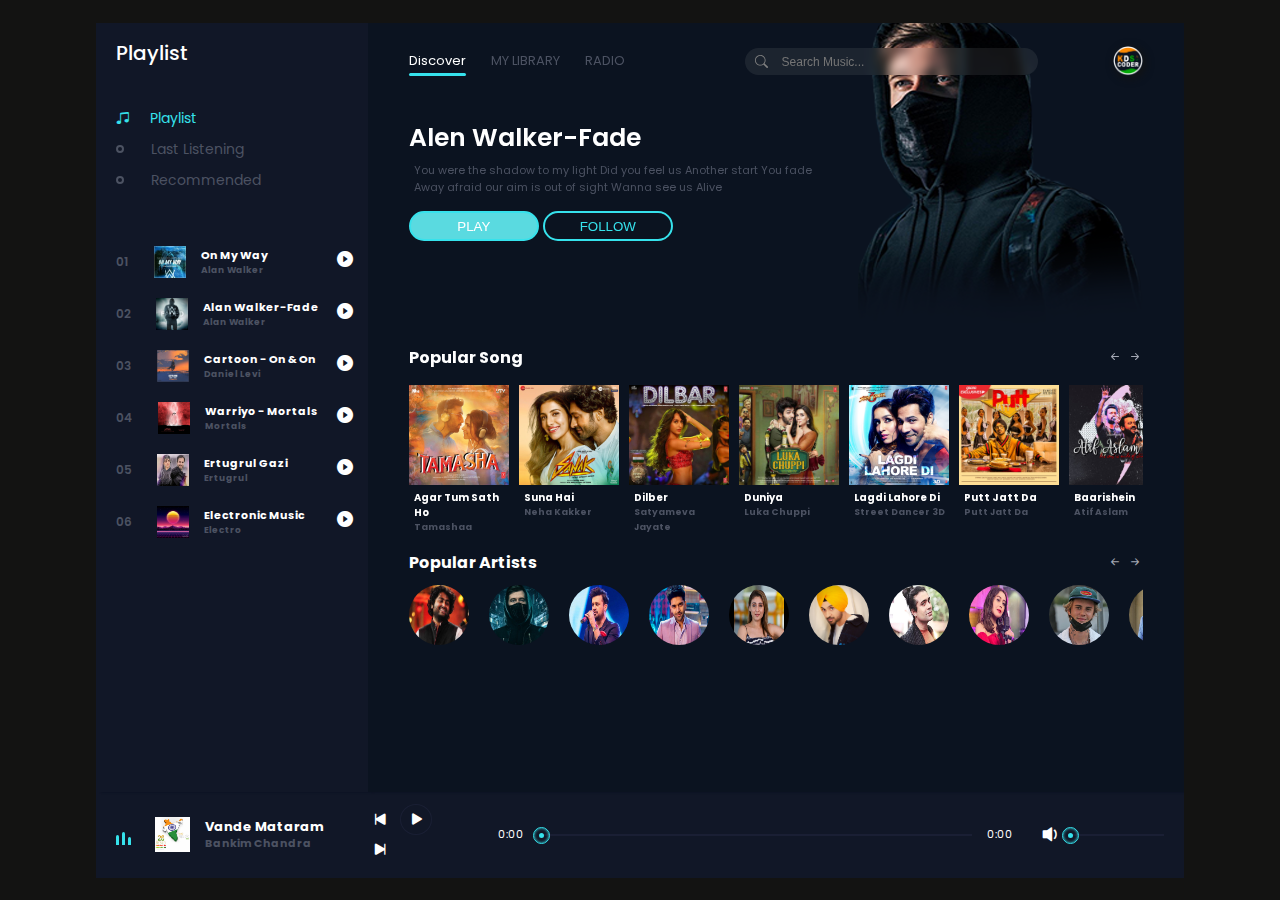
==== index.html @ 94b4c2b1 "primeiro commit" ====
<!DOCTYPE html>
<html lang="en">

<head>
    <meta charset="UTF-8">
    <meta name="viewport" content="width=device-width, initial-scale=1.0">
    <link rel="stylesheet" href="https://cdn.jsdelivr.net/npm/bootstrap-icons@1.7.2/font/bootstrap-icons.css">
    <link rel="stylesheet" href="style.css">
    <title>Music App</title>
</head>

<body>
<header>
    <div class="menu_side">
        <h1>Playlist</h1>
        <div class="playlist">
            <h4 class="active"><span></span><i class="bi bi-music-note-beamed"></i> Playlist</h4>
            <h4 ><span></span><i class="bi bi-music-note-beamed"></i> Last Listening</h4>
            <h4 ><span></span><i class="bi bi-music-note-beamed"></i> Recommended</h4>
        </div>
        <div class="menu_song">
            <li class="songItem">
                <span>01</span>
                <img src="img/1.jpg" alt="Alan">
                <h5>
                    On My Way
                    <div class="subtitle">Alan Walker</div>
                </h5>
                    <i class="bi playListPlay bi-play-circle-fill" id="1"></i>
            </li>
            <li class="songItem">
                <span>02</span>
                <img src="img/1.jpg" alt="Alan">
                <h5>
                    On My Way
                    <div class="subtitle">Alan Walker</div>
                </h5>
                    <i class="bi playListPlay bi-play-circle-fill" id="2"></i>
            </li>
            <li class="songItem">
                <span>03</span>
                <img src="img/1.jpg" alt="Alan">
                <h5>
                    On My Way
                    <div class="subtitle">Alan Walker</div>
                </h5>
                    <i class="bi playListPlay bi-play-circle-fill" id="3"></i>
            </li>
            <li class="songItem">
                <span>04</span>
                <img src="img/1.jpg" alt="Alan">
                <h5>
                    On My Way
                    <div class="subtitle">Alan Walker</div>
                </h5>
                    <i class="bi playListPlay bi-play-circle-fill" id="4"></i>
            </li>
            <li class="songItem">
                <span>05</span>
                <img src="img/1.jpg" alt="Alan">
                <h5>
                    On My Way
                    <div class="subtitle">Alan Walker</div>
                </h5>
                    <i class="bi playListPlay bi-play-circle-fill" id="5"></i>
            </li>
            <li class="songItem">
                <span>06</span>
                <img src="img/1.jpg" alt="Alan">
                <h5>
                    On My Way
                    <div class="subtitle">Alan Walker</div>
                </h5>
                    <i class="bi playListPlay bi-play-circle-fill" id="6"></i>
            </li>
        </div>
    </div>


    <div class="song_side">
        <nav>
            <ul>
                <li>Discover <span></span></li>
                <li>MY LIBRARY</li>
                <li>RADIO</li>
            </ul>
            <div class="search">
                <i class="bi bi-search"></i>
                <input type="text" placeholder="Search Music...">
            </div>
            <div class="user">
                <img src="img/KDS CODER.png" alt="User" title="KDS CODER (Jahid Khan)">
            </div>
        </nav>
        <div class="content">
            <h1>Alen Walker-Fade</h1>
            <p>
                You were the shadow to my light Did you feel us Another start You fade 
                <br>
                Away afraid our aim is out of sight Wanna see us Alive
            </p>
            <div class="buttons">
                <button>PLAY</button>
                <button>FOLLOW</button>
            </div>
        </div>
        <div class="popular_song">
            <div class="h4">
                <h4>Popular Song</h4>
                <div class="btn_s">
                    <i id="left_scroll" class="bi bi-arrow-left-short"></i>
                    <i id="right_scroll" class="bi bi-arrow-right-short"></i>
                </div>
            </div>
            
            <div class="pop_song">
                <li class="songItem">
                    <div class="img_play">
                        <img src="img/1.jpg" alt="alan">
                        <i class="bi playListPlay bi-play-circle-fill" id="7"></i>
                    </div>
                    <h5>On My Way
                        <br>
                        <div class="subtitle">Alan Walker</div>
                    </h5>
                </li>
                <li class="songItem">
                    <div class="img_play">
                        <img src="img/1.jpg" alt="alan">
                        <i class="bi playListPlay bi-play-circle-fill" id="8"></i>
                        <!-- change All id  -->
                    </div>
                    <h5>On My Way
                        <br>
                        <div class="subtitle">Alan Walker</div>
                    </h5>
                </li>
                <li class="songItem">
                    <div class="img_play">
                        <img src="img/1.jpg" alt="alan">
                        <i class="bi playListPlay bi-play-circle-fill" id="9"></i>
                    </div>
                    <h5>On My Way
                        <br>
                        <div class="subtitle">Alan Walker</div>
                    </h5>
                </li>
                <li class="songItem">
                    <div class="img_play">
                        <img src="img/1.jpg" alt="alan">
                        <i class="bi playListPlay bi-play-circle-fill" id="10"></i>
                    </div>
                    <h5>On My Way
                        <br>
                        <div class="subtitle">Alan Walker</div>
                    </h5>
                </li>
                <li class="songItem">
                    <div class="img_play">
                        <img src="img/1.jpg" alt="alan">
                        <i class="bi playListPlay bi-play-circle-fill" id="11"></i>
                    </div>
                    <h5>On My Way
                        <br>
                        <div class="subtitle">Alan Walker</div>
                    </h5>
                </li>
                <li class="songItem">
                    <div class="img_play">
                        <img src="img/1.jpg" alt="alan">
                        <i class="bi playListPlay bi-play-circle-fill" id="12"></i>
                    </div>
                    <h5>On My Way
                        <br>
                        <div class="subtitle">Alan Walker</div>
                    </h5>
                </li>
                <li class="songItem">
                    <div class="img_play">
                        <img src="img/1.jpg" alt="alan">
                        <i class="bi playListPlay bi-play-circle-fill" id="13"></i>
                    </div>
                    <h5>On My Way
                        <br>
                        <div class="subtitle">Alan Walker</div>
                    </h5>
                </li>
                <li class="songItem">
                    <div class="img_play">
                        <img src="img/1.jpg" alt="alan">
                        <i class="bi playListPlay bi-play-circle-fill" id="14"></i>
                    </div>
                    <h5>On My Way
                        <br>
                        <div class="subtitle">Alan Walker</div>
                    </h5>
                </li>
                <li class="songItem">
                    <div class="img_play">
                        <img src="img/1.jpg" alt="alan">
                        <i class="bi playListPlay bi-play-circle-fill" id="15"></i>
                    </div>
                    <h5>On My Way
                        <br>
                        <div class="subtitle">Alan Walker</div>
                    </h5>
                </li>
            </div>
        </div>
        <div class="popular_artists">
            <div class="h4">
                <h4>Popular Artists</h4>
                <div class="btn_s">
                    <i id="left_scrolls" class="bi bi-arrow-left-short"></i>
                    <i id="right_scrolls" class="bi bi-arrow-right-short"></i>
                </div>
            </div>
            <div class="item">
                <li>
                    <img src="img/arjit.jpg" alt="Arjit Singh" title="Arjit Singh">
                </li>
                <li>
                    <img src="img/alan.jpg" alt="Alan Walker" title="Alan Walker">
                </li>
                <li>
                    <img src="img/atif.jpg" alt="Atif Aslam" title="Atif Aslam">
                </li>
                <li>
                    <img src="img/guru.jpg" alt="Guru RAndawa" title="Guru Randawa">
                </li>
                <li>
                    <img src="img/dhvani.jpg" alt="Dhvani" title="Dhvani">
                </li>
                <li>
                    <img src="img/Diljit_Dosanjh.jpg" alt="Diljit Dosanjh" title="Diljit Dosanjh">
                </li>
                <li>
                    <img src="img/jubin Nautiyal.jpg" alt="Jubin Nautiyal" title="Jubin Nautiyal">
                </li>
                <li>
                    <img src="img/neha.jpg" alt="Neha Kakker" title="Neha Kakker">
                </li>
                <li>
                    <img src="img/justin-bieber-lede.jpg" alt="Justin Bieber" title="Justin Bieber">
                </li>
                <li>
                    <img src="img/honey.jpg" alt="Honey Singh" title="Honey Singh">
                </li>
                <li>
                    <img src="img/akhil.jpg" alt="Akhil" title="Akhil">
                </li>
                <!-- change all img  -->
            </div>
        </div>
    </div>


    <div class="master_play">
        <div class="wave">
            <div class="wave1"></div>
            <div class="wave1"></div>
            <div class="wave1"></div>
        </div>
        <img src="img/26th.jpg" alt="Alan" id="poster_master_play">
        <h5 id="title">Vande Mataram<br>
            <div class="subtitle">Bankim Chandra</div>
        </h5>
        <div class="icon">
            <i class="bi bi-skip-start-fill" id="back"></i>
            <i class="bi bi-play-fill" id="masterPlay"></i>
            <i class="bi bi-skip-end-fill" id="next"></i>
        </div>
        <span id="currentStart">0:00</span>
        <div class="bar">
            <input type="range" id="seek" min="0" value="0" max="100">
            <div class="bar2" id="bar2"></div>
            <div class="dot"></div>
        </div>
        <span id="currentEnd">0:00</span>

        <div class="vol">
            <i class="bi bi-volume-down-fill" id="vol_icon"></i>
            <input type="range" id="vol" min="0" value="30" max="100">
            <div class="vol_bar"></div>
            <div class="dot" id="vol_dot"></div>
        </div>
    </div>
</header>
    <script src="app.js"></script>
</body>

</html>
---- style.css ----
/* Google Font 'Poppins'  */
@import url('https://fonts.googleapis.com/css2?family=Poppins:wght@100;200;300;400;500;600;700;800;900&display=swap');
* {
    padding: 0%;
    margin: 0%;
    box-sizing: border-box;
}

body {
    width: 100%;
    height: 100vh;
    background-color: #131312;
    font-family: 'Poppins' , sans-serif;
    display: flex;
    align-items: center;
    justify-content: center;
}

header {
    width: 85%;
    height: 95%;
    /* border: 1px solid #fff; */
    display: flex;
    flex-wrap: wrap;
    overflow: hidden;
}

header .menu_side, .song_side {
    position: relative;
    width: 25%;
    height: 90%;
    /* border: 1px solid #fff; */
    background-color: #111727;
    box-shadow: 5px 0px 2px #090f1f;
    color: #fff;
}

header .song_side {
    width: 75%;
    background: #0b1320;
}

header .master_play {
    width: 100%;
    height: 10%;
    background: #111727;
    box-shadow: 0px 3px 8px #090f1f;
}

header .menu_side h1 {
    font-size: 20px;
    margin: 15px 0px 0px 20px;
    font-weight: 500;
}

header .menu_side .playlist {
    margin:  40px 0px 0px 20px;
}

header .menu_side .playlist h4 {
    font-size: 14px;
    font-weight: 400;
    padding-bottom: 10px;
    color: #4c5262;
    cursor: pointer;
    display: flex;
    align-items: center;
    transition: .3s linear;
}
header .menu_side .playlist h4:hover {
    color: #fff;
}
header .menu_side .playlist h4 span{
    position: relative;
    margin-right: 35px;
}
header .menu_side .playlist h4 span::before{
    content: '';
    position: absolute;
    width: 4px;
    height: 4px;
    border: 2px solid #4c5262;
    border-radius: 50%;
    top: -4px;
    transition: .3s linear;
}
header .menu_side .playlist h4:hover span::before{
    border: 2px solid #fff;
}
header .menu_side .playlist h4 .bi{
    display: none;
}
header .menu_side .playlist .active{
    color: #36e2ec;
}
header .menu_side .playlist .active span{
    display: none;
}
header .menu_side .playlist .active .bi{
    display: flex;
    margin-right: 20px;
}
header .menu_side .menu_song {
    width: 100%;
    height: 300px;
    /* border: 1px solid #fff; */
    margin-top: 40px;
}
header .menu_side .menu_song li{
    position: relative;
    list-style-type: none;
    padding: 5px 0px 5px 20px;
    display: flex;
    align-items: center;
    margin-bottom: 10px;
    cursor: pointer;
    transition: .3s linear;
}
header .menu_side .menu_song li:hover{
    background: rgb(105, 105, 170,.1);
}
header .menu_side .menu_song li span{
    font-size: 12px;
    font-weight: 600;
    color: #4c5262;
}
header .menu_side .menu_song li img{
    width: 32px;
    height: 32px;
    margin-left: 25px;
}
header .menu_side .menu_song li h5{
    font-size: 11px;
    margin-left: 15px;
}
header .menu_side .menu_song li h5 .subtitle{
    font-size: 9px;
    color: #4c5262;
}
header .menu_side .menu_song li .bi{
    position: absolute;
    right: 15px;
    top: 6px;
    font-size: 16px;
}

header .master_play {
    display: flex;
    align-items: center;
    padding: 0px 20px;
}
header .master_play .wave{
    width: 30px;
    height: 30px;
    /* border: 1px solid #fff; */
    padding-bottom: 5px;
    display: flex;
    align-items: flex-end;
    margin-right: 10px;
}
header .master_play .wave .wave1{
    width: 3px;
    height: 10px;
    margin-right: 3px ;
    border-radius: 10px 10px 0px 0px ;
    background: #36e2ec;
    animation: unset;
}
header .master_play .wave .wave1:nth-child(2){
    height: 13px;
    /* animation-delay: .4s; */
}
header .master_play .wave .wave1:nth-child(3){
    height: 8px;
    /* animation-delay: .8s; */
}
/* javascript class wave  */
header .master_play .active2 .wave1{
    animation: wave .5s linear infinite;
}
header .master_play .active2 .wave1:nth-child(2){
    animation-delay: .4s;
}
header .master_play .active2 .wave1:nth-child(3){
    animation-delay: .8s;
}

@keyframes wave {
    0%{
        height: 10px;
    }
    50%{
        height: 15px;
    }
    100%{
        height: 10px;
    }
}


header .master_play img {
    width: 35px;
    height: 35px;
}
header .master_play h5 {
    width: 130px;
    font-size: 13px;
    margin-left: 15px;
    color: #fff;
    line-height: 17px;
}
header .master_play h5 .subtitle{
   font-size: 11px;
   color: #4c5262;
}
header .master_play .icon{
   font-size: 20px;
   color: #fff;
   margin: 0px 20px 0px 40px;
   outline: none;
}
header .master_play .icon .bi{
 cursor: pointer;
 outline: none;
}
header .master_play .icon .bi:nth-child(2){
border: 1px solid rgb(105, 105, 170,.1);
border-radius: 50%;
padding: 1px 4px 0px 6px;
margin: 0px 5px;
transition: .3s linear;
}

header .master_play span {
    color: #fff;
    width: 32px;
    font-size: 11px;
    font-weight: 400;
}
header .master_play #currentStart{
    margin: 0px 0px 0px 20px;
}

header .master_play .bar {
    position: relative;
    width: 43%;
    height: 2px;
    background: rgb(105, 105, 170,.1);
    margin: 0px 15px 0px 10px;
}
header .master_play .bar .bar2{
   position: absolute;
   background: #36e2ec;
   width: 0%;
   height: 100%;
   top: 0;
   transition: 1s linear;
}
header .master_play .bar .dot{
   position: absolute;
   width: 5px;
   height: 5px;
   background: #36e2ec;
   border-radius: 50%;
   left: 0%;
   top: -1px;
   transition: 1s linear;
}
header .master_play .bar .dot::before{
    content: '';
   position: absolute;
   width: 15px;
   height: 15px;
   border:1px solid #36e2ec;
   border-radius: 50%;
   left: -6px;
   top: -6px;
  box-shadow: inset 0px 0px 3px #36e2ec;
}
header .master_play .bar input{
   position: absolute;
   width: 100%;
   top: -6px;
   left: 0;
   cursor: pointer;
   z-index: 99999999;
   transition: 3s linear;
   opacity: 0;
}
header .master_play .vol{
  position: relative;
  width: 100px;
  height: 2px;
  margin-left: 50px;
 background: rgb(105, 105, 170,.1); 
}
header .master_play .vol .bi{
position: absolute;
color: #fff;
font-size: 25px;
top: -17px;
left: -30px;
}
header .master_play .vol input{
    position: absolute;
    width: 100%;
    top: -10px;
    left: 0;
    cursor: pointer;
    z-index: 99999999;
    transition: 3s linear;
    opacity: 0;
 }

 header .master_play .vol .vol_bar{
    position: absolute;
    background: #36e2ec;
    width: 0%;
    height: 100%;
    top: 0;
    transition: 1s linear;
 }
 header .master_play .vol .dot{
    position: absolute;
    width: 5px;
    height: 5px;
    background: #36e2ec;
    border-radius: 50%;
    left: 0%;
    top: -1px;
    transition: 1s linear;
 }
 header .master_play .vol .dot::before{
     content: '';
    position: absolute;
    width: 15px;
    height: 15px;
    border:1px solid #36e2ec;
    border-radius: 50%;
    left: -6px;
    top: -6px;
   box-shadow: inset 0px 0px 3px #36e2ec;
 }

 header .song_side {
     z-index: 2;
 }
 header .song_side::before{
     content: '';
     position: absolute;
     width: 100%;
     height: 300px;
     background: url('bg.png');
     z-index: -1;
 }
 header .song_side nav{
    width: 90%;
    height: 10%;
    margin: auto;
    /* border: 1px solid #fff; */
    display: flex;
    align-items: center;
    justify-content: space-between;
 }
 header .song_side nav ul{
    display: flex;
 }
 header .song_side nav ul li{
    position: relative;
    list-style-type: none;
    font-size: 13px;
    color: #4c5262;
    margin-right: 25px;
    cursor: pointer;
    transition: .3s linear;
 }
 header .song_side nav ul li:hover{
   color: #fff;
 }
 header .song_side nav ul li:nth-child(1){
   color: #fff;
 }
 header .song_side nav ul li span{
   position: absolute;
   width: 100%;
   height: 2.5px;
   background: #36e2ec;
   bottom: -5px;
   left: 0;
   border-radius: 20px;
 }
 header .song_side nav .search{
   position: relative;
   width: 40%;
   padding: 1px 10px;
   border-radius: 20px;
   color: gray;
 }
 header .song_side nav .search::before{
     content: '';
   position: absolute;
   width: 100%;
   height: 100%;
   border-radius: 20px;
   background: rgb(184, 184, 184,.1);
   backdrop-filter: blur(5px);
   z-index: -1;
 }
 header .song_side nav .search .bi{
    font-size: 13px;
    padding: 3px 0px 0px 10px;
 }
 header .song_side nav .search input{
    background: none;
    outline: none;
    border: none;
    padding: 0px 10px;
    color: #fff;
    font-size: 12px;
 }
 header .song_side nav .user{
    position: relative;
    width: 30px;
    height: 30px;
    border-radius: 50%;
    cursor: pointer;
 }
 header .song_side nav .user img{
    position: absolute;
    width: 30px;
    height: 30px;
    border-radius: 50%;
    box-shadow: 2px 2px 8px #131312;
 }

 header .song_side .content {
     width:90%;
     height: 30%;
     margin: auto;
     /* border: 1px solid #fff; */
     padding-top: 20px;
 }
 
 header .song_side .content h1{
    font-size: 25px;
    font-weight: 600;
 }
 header .song_side .content p{
    font-size: 11px;
    font-weight: 400;
    color: #4c5262;
    margin: 5px;
 }
 header .song_side .content .buttons{
    margin-top: 15px;
 }
 header .song_side .content .buttons button{
    width: 130px;
    height: 30px;
    border: 2px solid #36e2ec;
    outline: none;
    border-radius: 20px;
    background: #5adae0;
    color: #fff;
    cursor: pointer;
    transition: .3s linear;
 }
 header .song_side .content .buttons button:hover{
    border: 2px solid #36e2ec;
    background: none;
    color: #36e2ec;
 }
 header .song_side .content .buttons button:nth-child(2){
    border: 2px solid #36e2ec;
    background: none;
    color: #36e2ec;
 }
 header .song_side .content .buttons button:nth-child(2):hover{
    border: 2px solid #36e2ec;
    background: #36e2ec;
    color: #fff;
 }

 header .song_side .popular_song {
     width: 90%;
     height: auto;
     /* border: 1px solid #fff; */
     margin: auto;
     margin-top: 15px;
 }
 header .song_side .popular_song .h4{
    display: flex;
    align-items: center;
    justify-content: space-between;
 }
 header .song_side .popular_song .h4 .bi{
    color: #a4a8b4;
    cursor: pointer;
    transition: .3s linear;
 }
 header .song_side .popular_song .h4 .bi:hover{
    color: #fff;
 }

 header .song_side .popular_song .pop_song {
     width: 100%;
     height: 150px;
     margin-top: 15px;
     display: flex;
     overflow-x: auto;
     scroll-behavior: smooth;
 }
 header .song_side .popular_song .pop_song::-webkit-scrollbar{
     display: none;
 }
 header .song_side .popular_song .pop_song li{
     min-width: 100px;
     height: 140px;
     list-style-type: none;
     margin-right: 10px;
     transition: .3s linear;
 }
 header .song_side .popular_song .pop_song li:hover{
     background: rgb(105, 105, 170,.1);
 }
 header .song_side .popular_song .pop_song li .img_play{
    position: relative;
    width: 100px;
    height: 100px;
    display: flex;
    align-items: center;
    justify-content: center;
 }
 header .song_side .popular_song .pop_song li .img_play img{
   width: 100%;
   height: 100%;
 }
 header .song_side .popular_song .pop_song li .img_play .bi{
   position: absolute;
   font-size: 20px;
   cursor: pointer;
   transition: .3s linear;
   opacity: 0;
 }
 header .song_side .popular_song .pop_song li .img_play:hover .bi{
   opacity: 1;
 }
 header .song_side .popular_song .pop_song li h5{
   padding: 5px 0px 0px 5px;
   line-height: 15px;
   font-size: 10px;
 }
 header .song_side .popular_song .pop_song li h5 .subtitle{
   font-size: 9px;
   color: #4c5262;
 }

 header .song_side .popular_artists {
    width: 90%;
    height: auto;
    /* border: 1px solid #fff; */
    margin: auto;
    margin-top: 15px;
}
header .song_side .popular_artists .h4{
   display: flex;
   align-items: center;
   justify-content: space-between;
}
header .song_side .popular_artists .h4 .bi{
   color: #a4a8b4;
   cursor: pointer;
   transition: .3s linear;
}
header .song_side .popular_artists .h4 .bi:hover{
   color: #fff;
}
header .song_side .popular_artists .item{
  width: 100%;
  height: auto;
  margin-top: 10px;
  display: flex;
  overflow-x: auto;
  scroll-behavior: smooth;
}
header .song_side .popular_artists .item::-webkit-scrollbar{
  display: none;
}
header .song_side .popular_artists .item li{
 list-style-type: none;
 position: relative;
 min-width: 60px;
 height: 60px;
 /* background-color: #fff; */
 border-radius: 50%;
 margin-right: 20px;
 cursor: pointer;
}
header .song_side .popular_artists .item li img{
 width: 100%;
 height: 100%;
 border-radius: 50%;
 position: absolute;
}
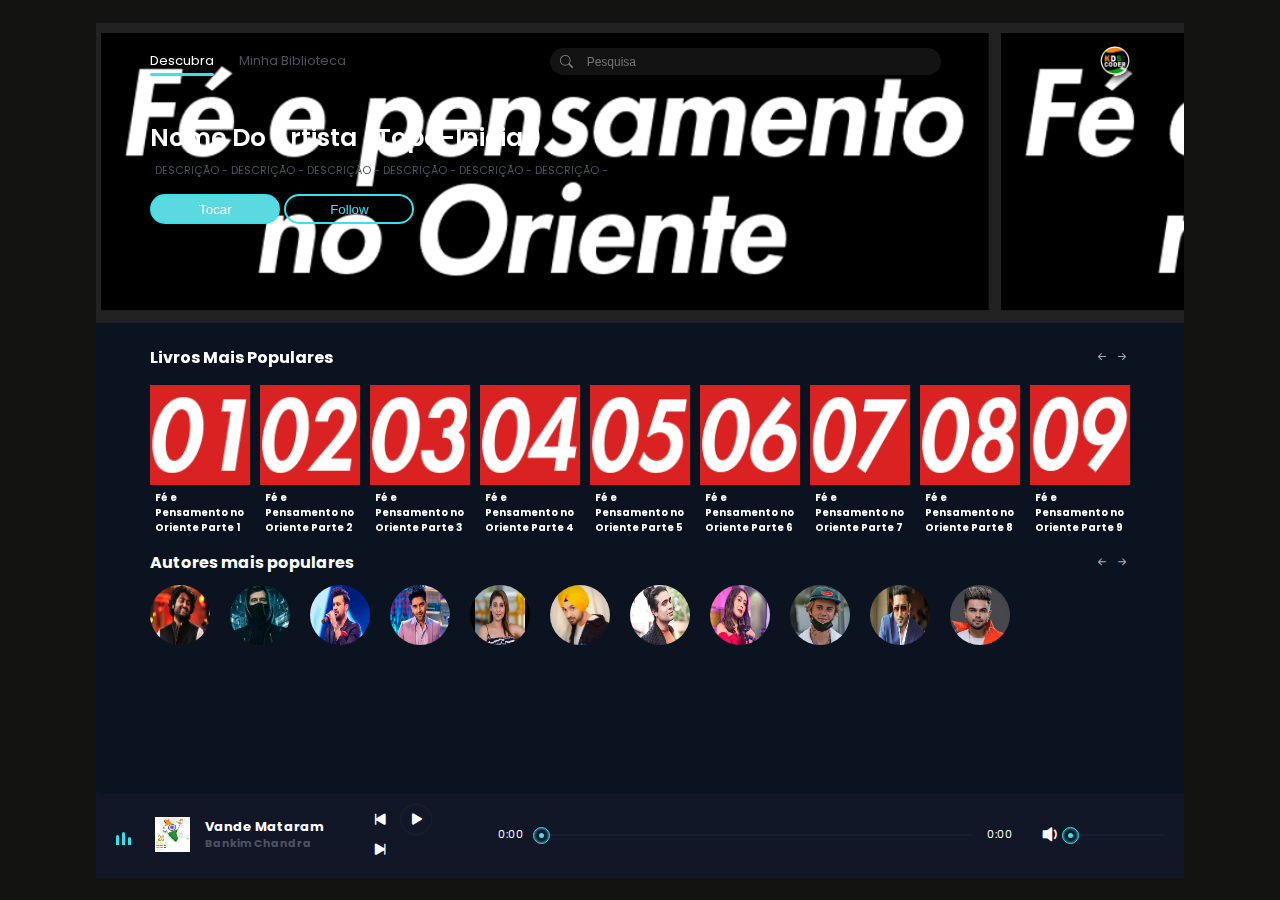
==== commit 1105203e: "primeira atualizacao" ====
--- a/index.html
+++ b/index.html
@@ -11,102 +11,33 @@
 
 <body>
 <header>
-    <div class="menu_side">
-        <h1>Playlist</h1>
-        <div class="playlist">
-            <h4 class="active"><span></span><i class="bi bi-music-note-beamed"></i> Playlist</h4>
-            <h4 ><span></span><i class="bi bi-music-note-beamed"></i> Last Listening</h4>
-            <h4 ><span></span><i class="bi bi-music-note-beamed"></i> Recommended</h4>
-        </div>
-        <div class="menu_song">
-            <li class="songItem">
-                <span>01</span>
-                <img src="img/1.jpg" alt="Alan">
-                <h5>
-                    On My Way
-                    <div class="subtitle">Alan Walker</div>
-                </h5>
-                    <i class="bi playListPlay bi-play-circle-fill" id="1"></i>
-            </li>
-            <li class="songItem">
-                <span>02</span>
-                <img src="img/1.jpg" alt="Alan">
-                <h5>
-                    On My Way
-                    <div class="subtitle">Alan Walker</div>
-                </h5>
-                    <i class="bi playListPlay bi-play-circle-fill" id="2"></i>
-            </li>
-            <li class="songItem">
-                <span>03</span>
-                <img src="img/1.jpg" alt="Alan">
-                <h5>
-                    On My Way
-                    <div class="subtitle">Alan Walker</div>
-                </h5>
-                    <i class="bi playListPlay bi-play-circle-fill" id="3"></i>
-            </li>
-            <li class="songItem">
-                <span>04</span>
-                <img src="img/1.jpg" alt="Alan">
-                <h5>
-                    On My Way
-                    <div class="subtitle">Alan Walker</div>
-                </h5>
-                    <i class="bi playListPlay bi-play-circle-fill" id="4"></i>
-            </li>
-            <li class="songItem">
-                <span>05</span>
-                <img src="img/1.jpg" alt="Alan">
-                <h5>
-                    On My Way
-                    <div class="subtitle">Alan Walker</div>
-                </h5>
-                    <i class="bi playListPlay bi-play-circle-fill" id="5"></i>
-            </li>
-            <li class="songItem">
-                <span>06</span>
-                <img src="img/1.jpg" alt="Alan">
-                <h5>
-                    On My Way
-                    <div class="subtitle">Alan Walker</div>
-                </h5>
-                    <i class="bi playListPlay bi-play-circle-fill" id="6"></i>
-            </li>
-        </div>
-    </div>
-
-
     <div class="song_side">
         <nav>
             <ul>
-                <li>Discover <span></span></li>
-                <li>MY LIBRARY</li>
-                <li>RADIO</li>
+                <li>Descubra <span></span></li>
+                <li>Minha Biblioteca</li>
             </ul>
             <div class="search">
                 <i class="bi bi-search"></i>
-                <input type="text" placeholder="Search Music...">
+                <input type="text" placeholder="Pesquisa">
             </div>
             <div class="user">
                 <img src="img/KDS CODER.png" alt="User" title="KDS CODER (Jahid Khan)">
             </div>
         </nav>
         <div class="content">
-            <h1>Alen Walker-Fade</h1>
+            <h1>Nome Do Artista (Topo-Inicial)</h1>
             <p>
-                You were the shadow to my light Did you feel us Another start You fade 
-                <br>
-                Away afraid our aim is out of sight Wanna see us Alive
+                DESCRIÇÃO - DESCRIÇÃO - DESCRIÇÃO - DESCRIÇÃO - DESCRIÇÃO - DESCRIÇÃO - 
             </p>
             <div class="buttons">
-                <button>PLAY</button>
-                <button>FOLLOW</button>
+                <button>Tocar</button>
+                <button>Follow</button>
             </div>
         </div>
         <div class="popular_song">
             <div class="h4">
-                <h4>Popular Song</h4>
+                <h4>Livros Mais Populares</h4>
                 <div class="btn_s">
                     <i id="left_scroll" class="bi bi-arrow-left-short"></i>
                     <i id="right_scroll" class="bi bi-arrow-right-short"></i>
@@ -117,6 +48,67 @@
                 <li class="songItem">
                     <div class="img_play">
                         <img src="img/1.jpg" alt="alan">
+                        <i class="bi playListPlay bi-play-circle-fill" id="1"></i>
+                    </div>
+                    <h5>On My Way
+                        <br>
+                        <div class="subtitle">Alan Walker</div>
+                    </h5>
+                </li>
+                <li class="songItem">
+                    <div class="img_play">
+                        <img src="img/1.jpg" alt="alan">
+                        <i class="bi playListPlay bi-play-circle-fill" id="2"></i>
+                        <!-- change All id  -->
+                    </div>
+                    <h5>On My Way
+                        <br>
+                        <div class="subtitle">Alan Walker</div>
+                    </h5>
+                </li>
+                <li class="songItem">
+                    <div class="img_play">
+                        <img src="img/1.jpg" alt="alan">
+                        <i class="bi playListPlay bi-play-circle-fill" id="3"></i>
+                    </div>
+                    <h5>On My Way
+                        <br>
+                        <div class="subtitle">Alan Walker</div>
+                    </h5>
+                </li>
+                <li class="songItem">
+                    <div class="img_play">
+                        <img src="img/1.jpg" alt="alan">
+                        <i class="bi playListPlay bi-play-circle-fill" id="4"></i>
+                    </div>
+                    <h5>On My Way
+                        <br>
+                        <div class="subtitle">Alan Walker</div>
+                    </h5>
+                </li>
+                <li class="songItem">
+                    <div class="img_play">
+                        <img src="img/1.jpg" alt="alan">
+                        <i class="bi playListPlay bi-play-circle-fill" id="5"></i>
+                    </div>
+                    <h5>On My Way
+                        <br>
+                        <div class="subtitle">Alan Walker</div>
+                    </h5>
+                </li>
+                <li class="songItem">
+                    <div class="img_play">
+                        <img src="img/1.jpg" alt="alan">
+                        <i class="bi playListPlay bi-play-circle-fill" id="6"></i>
+                    </div>
+                    <h5>On My Way
+                        <br>
+                        <div class="subtitle">Alan Walker</div>
+                    </h5>
+                </li>
+                <li class="songItem">
+                    <div class="img_play">
+                        <img src="img/1.jpg" alt="alan">
                         <i class="bi playListPlay bi-play-circle-fill" id="7"></i>
                     </div>
                     <h5>On My Way
@@ -128,7 +120,6 @@
                     <div class="img_play">
                         <img src="img/1.jpg" alt="alan">
                         <i class="bi playListPlay bi-play-circle-fill" id="8"></i>
-                        <!-- change All id  -->
                     </div>
                     <h5>On My Way
                         <br>
@@ -199,6 +190,16 @@
                     <div class="img_play">
                         <img src="img/1.jpg" alt="alan">
                         <i class="bi playListPlay bi-play-circle-fill" id="15"></i>
+                    </div>
+                    <h5>On My Way
+                        <br>
+                        <div class="subtitle">Alan Walker</div>
+                    </h5>
+                </li>
+                <li class="songItem">
+                    <div class="img_play">
+                        <img src="img/1.jpg" alt="alan">
+                        <i class="bi playListPlay bi-play-circle-fill" id="16"></i>
                     </div>
                     <h5>On My Way
                         <br>
@@ -209,7 +210,7 @@
         </div>
         <div class="popular_artists">
             <div class="h4">
-                <h4>Popular Artists</h4>
+                <h4>Autores mais populares</h4>
                 <div class="btn_s">
                     <i id="left_scrolls" class="bi bi-arrow-left-short"></i>
                     <i id="right_scrolls" class="bi bi-arrow-right-short"></i>
--- a/style.css
+++ b/style.css
@@ -36,7 +36,7 @@
 }
 
 header .song_side {
-    width: 75%;
+    width: 100%;
     background: #0b1320;
 }
 
